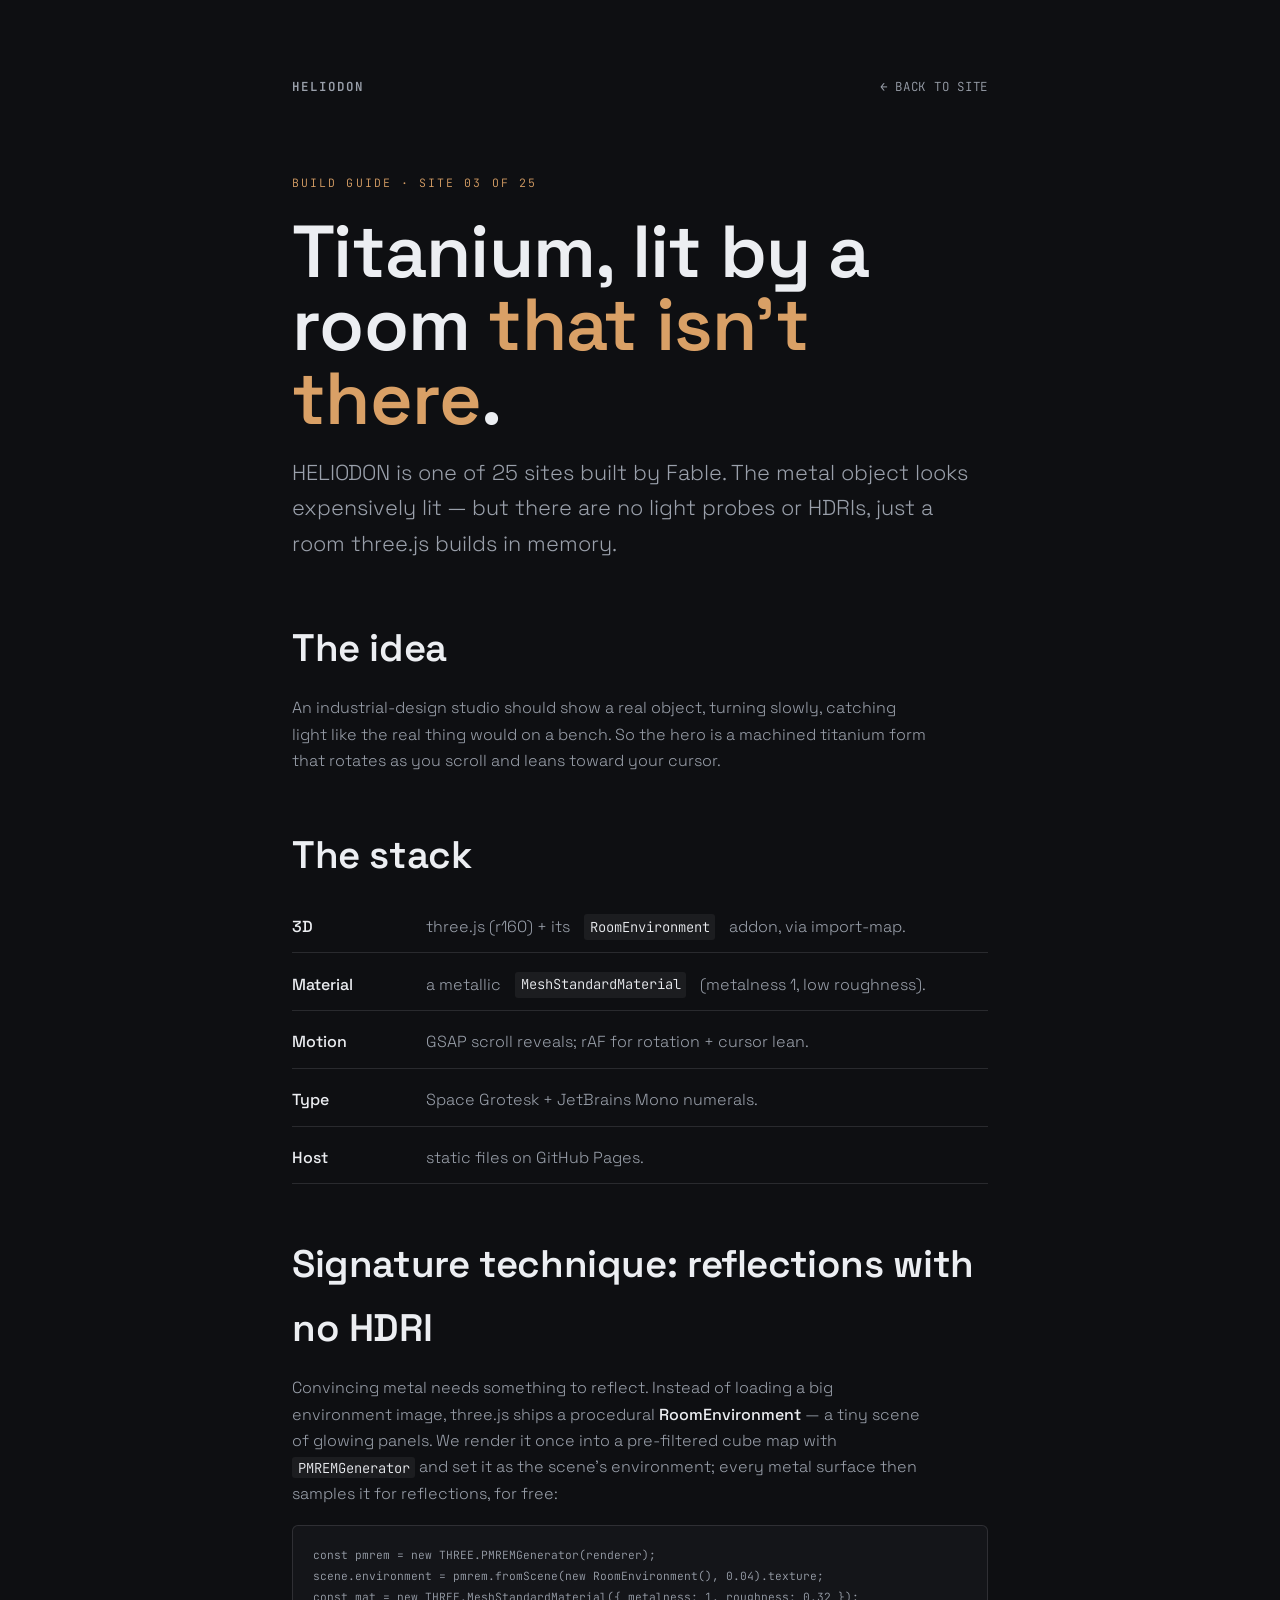
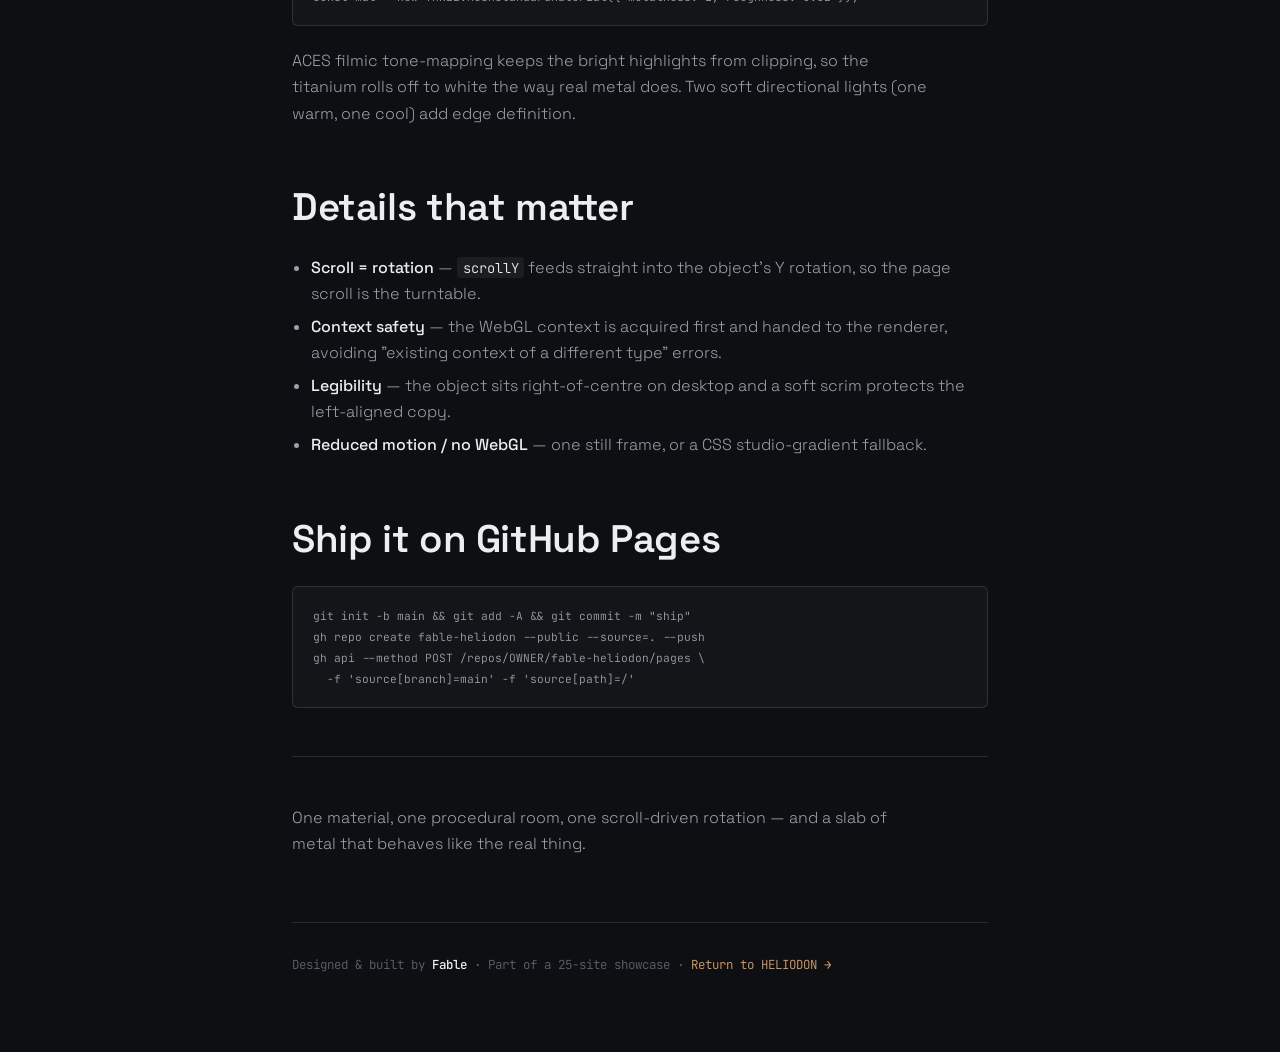
==== guide/index.html @ 53c49ca3 "Ship fable-heliodon" ====
<!doctype html>
<html lang="en">
<head>
<meta charset="utf-8" />
<meta name="viewport" content="width=device-width, initial-scale=1" />
<title>HELIODON — Guide · How this was built</title>
<meta name="description" content="How the HELIODON site was built with Fable: a machined-titanium object in three.js, lit entirely by a generated room environment." />
<link rel="preconnect" href="https://fonts.googleapis.com" />
<link rel="preconnect" href="https://fonts.gstatic.com" crossorigin />
<link href="https://fonts.googleapis.com/css2?family=Space+Grotesk:wght@300;400;500;600&family=JetBrains+Mono:wght@400&display=swap" rel="stylesheet" />
<style>
  :root{--bg:#0e0f12;--ink:#eceef2;--dim:#9aa0ab;--faint:#5d626d;--accent:#d9a066;--line:rgba(236,238,242,.12)}
  *{box-sizing:border-box;margin:0;padding:0}
  body{background:var(--bg);color:var(--ink);font-family:"Space Grotesk",system-ui,sans-serif;font-weight:300;line-height:1.65;-webkit-font-smoothing:antialiased}
  a{color:var(--accent);text-decoration:none}a:hover{text-decoration:underline}
  .wrap{max-width:760px;margin:0 auto;padding:clamp(28px,6vw,80px) clamp(20px,5vw,32px)}
  .top{display:flex;justify-content:space-between;align-items:center;font-family:"JetBrains Mono",monospace;font-size:.78rem;letter-spacing:.06em;text-transform:uppercase;color:var(--faint);margin-bottom:clamp(40px,8vh,90px)}
  .top a{color:var(--dim)}
  .brand{font-weight:600;letter-spacing:.16em;color:var(--ink)}
  .tag{display:inline-block;font-family:"JetBrains Mono",monospace;font-size:.72rem;letter-spacing:.18em;text-transform:uppercase;color:var(--accent);margin-bottom:1.4rem}
  h1{font-weight:600;font-size:clamp(2.6rem,8vw,4.6rem);line-height:1;letter-spacing:-.01em;margin-bottom:1.2rem}
  h1 em{font-style:normal;color:var(--accent)}
  .lede{font-size:clamp(1.1rem,2.2vw,1.35rem);color:var(--dim);max-width:56ch;margin-bottom:3.4rem}
  h2{font-weight:600;font-size:clamp(1.7rem,4vw,2.4rem);margin:3rem 0 1rem;letter-spacing:-.01em}
  p{color:var(--dim);margin:0 0 1.1rem;max-width:64ch}
  strong{color:var(--ink);font-weight:500}
  ul{color:var(--dim);margin:0 0 1.2rem 1.2rem}li{margin:.4rem 0}
  code{font-family:"JetBrains Mono",monospace;font-size:.86em;background:rgba(255,255,255,.06);padding:.12em .4em;border-radius:3px;color:var(--ink)}
  pre{background:#141519;border:1px solid var(--line);border-radius:6px;padding:18px 20px;overflow-x:auto;margin:0 0 1.4rem;font-size:.82rem;line-height:1.6;font-family:"JetBrains Mono",monospace}
  pre code{background:none;padding:0;color:var(--dim)}
  .stack{list-style:none;margin:0 0 1.2rem;padding:0}
  .stack li{display:flex;gap:14px;padding:12px 0;border-bottom:1px solid var(--line)}
  .stack b{color:var(--ink);font-weight:500;min-width:120px}
  .rule{height:1px;background:var(--line);margin:3rem 0}
  footer{margin-top:4rem;padding-top:2rem;border-top:1px solid var(--line);font-family:"JetBrains Mono",monospace;font-size:.78rem;color:var(--faint)}
</style>
</head>
<body>
<div class="wrap">
  <div class="top"><a class="brand" href="../">HELIODON</a><a href="../">← Back to site</a></div>
  <span class="tag">Build guide · Site 03 of 25</span>
  <h1>Titanium, lit by a room <em>that isn't there</em>.</h1>
  <p class="lede">HELIODON is one of 25 sites built by Fable. The metal object looks expensively lit —
    but there are no light probes or HDRIs, just a room three.js builds in memory.</p>

  <h2>The idea</h2>
  <p>An industrial-design studio should show a real object, turning slowly, catching light like the
    real thing would on a bench. So the hero is a machined titanium form that rotates as you scroll and
    leans toward your cursor.</p>

  <h2>The stack</h2>
  <ul class="stack">
    <li><b>3D</b> three.js (r160) + its <code>RoomEnvironment</code> addon, via import-map.</li>
    <li><b>Material</b> a metallic <code>MeshStandardMaterial</code> (metalness 1, low roughness).</li>
    <li><b>Motion</b> GSAP scroll reveals; rAF for rotation + cursor lean.</li>
    <li><b>Type</b> Space Grotesk + JetBrains Mono numerals.</li>
    <li><b>Host</b> static files on GitHub Pages.</li>
  </ul>

  <h2>Signature technique: reflections with no HDRI</h2>
  <p>Convincing metal needs something to reflect. Instead of loading a big environment image, three.js
    ships a procedural <strong>RoomEnvironment</strong> — a tiny scene of glowing panels. We render it
    once into a pre-filtered cube map with <code>PMREMGenerator</code> and set it as the scene's
    environment; every metal surface then samples it for reflections, for free:</p>
  <pre><code>const pmrem = new THREE.PMREMGenerator(renderer);
scene.environment = pmrem.fromScene(new RoomEnvironment(), 0.04).texture;
const mat = new THREE.MeshStandardMaterial({ metalness: 1, roughness: 0.32 });</code></pre>
  <p>ACES filmic tone-mapping keeps the bright highlights from clipping, so the titanium rolls off to
    white the way real metal does. Two soft directional lights (one warm, one cool) add edge definition.</p>

  <h2>Details that matter</h2>
  <ul>
    <li><strong>Scroll = rotation</strong> — <code>scrollY</code> feeds straight into the object's Y rotation, so the page scroll is the turntable.</li>
    <li><strong>Context safety</strong> — the WebGL context is acquired first and handed to the renderer, avoiding "existing context of a different type" errors.</li>
    <li><strong>Legibility</strong> — the object sits right-of-centre on desktop and a soft scrim protects the left-aligned copy.</li>
    <li><strong>Reduced motion / no WebGL</strong> — one still frame, or a CSS studio-gradient fallback.</li>
  </ul>

  <h2>Ship it on GitHub Pages</h2>
  <pre><code>git init -b main &amp;&amp; git add -A &amp;&amp; git commit -m "ship"
gh repo create fable-heliodon --public --source=. --push
gh api --method POST /repos/OWNER/fable-heliodon/pages \
  -f 'source[branch]=main' -f 'source[path]=/'</code></pre>

  <div class="rule"></div>
  <p>One material, one procedural room, one scroll-driven rotation — and a slab of metal that behaves like the real thing.</p>
  <footer>Designed &amp; built by <strong>Fable</strong> · Part of a 25-site showcase · <a href="../">Return to HELIODON →</a></footer>
</div>
</body>
</html>
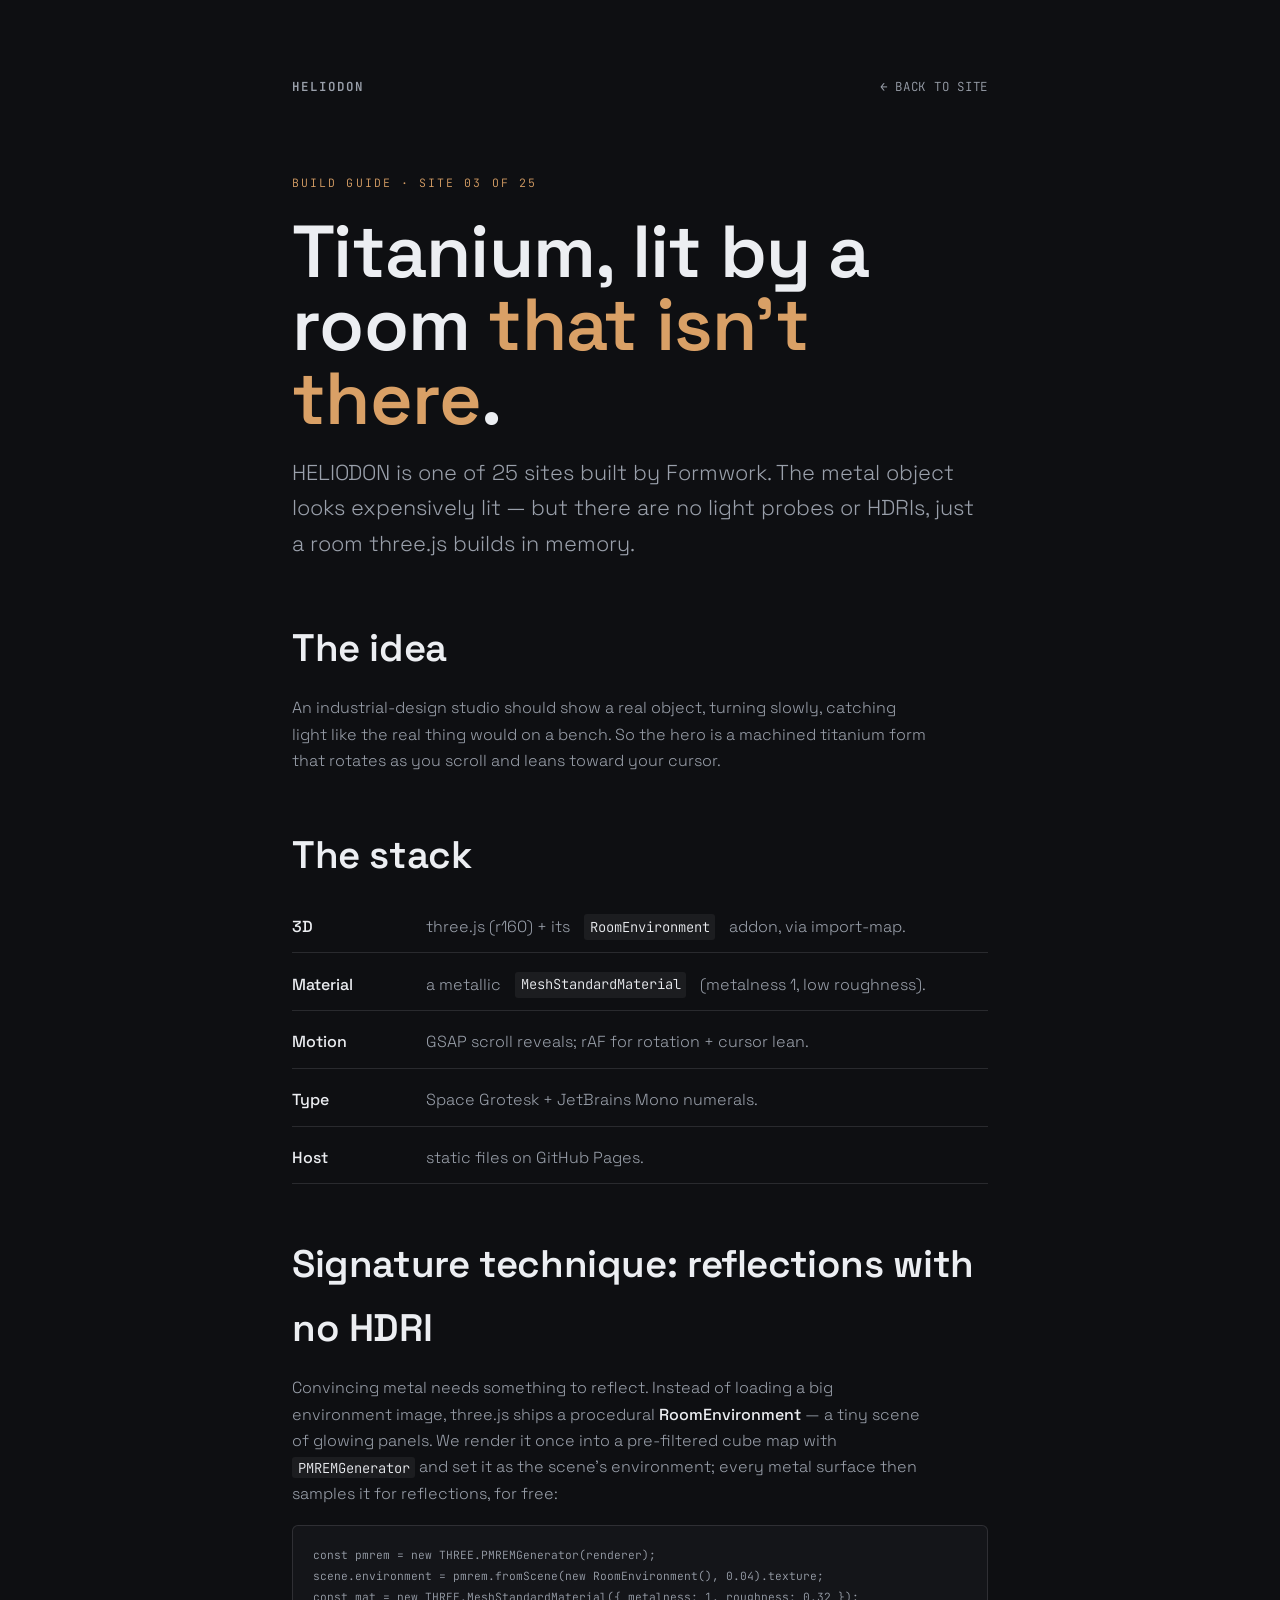
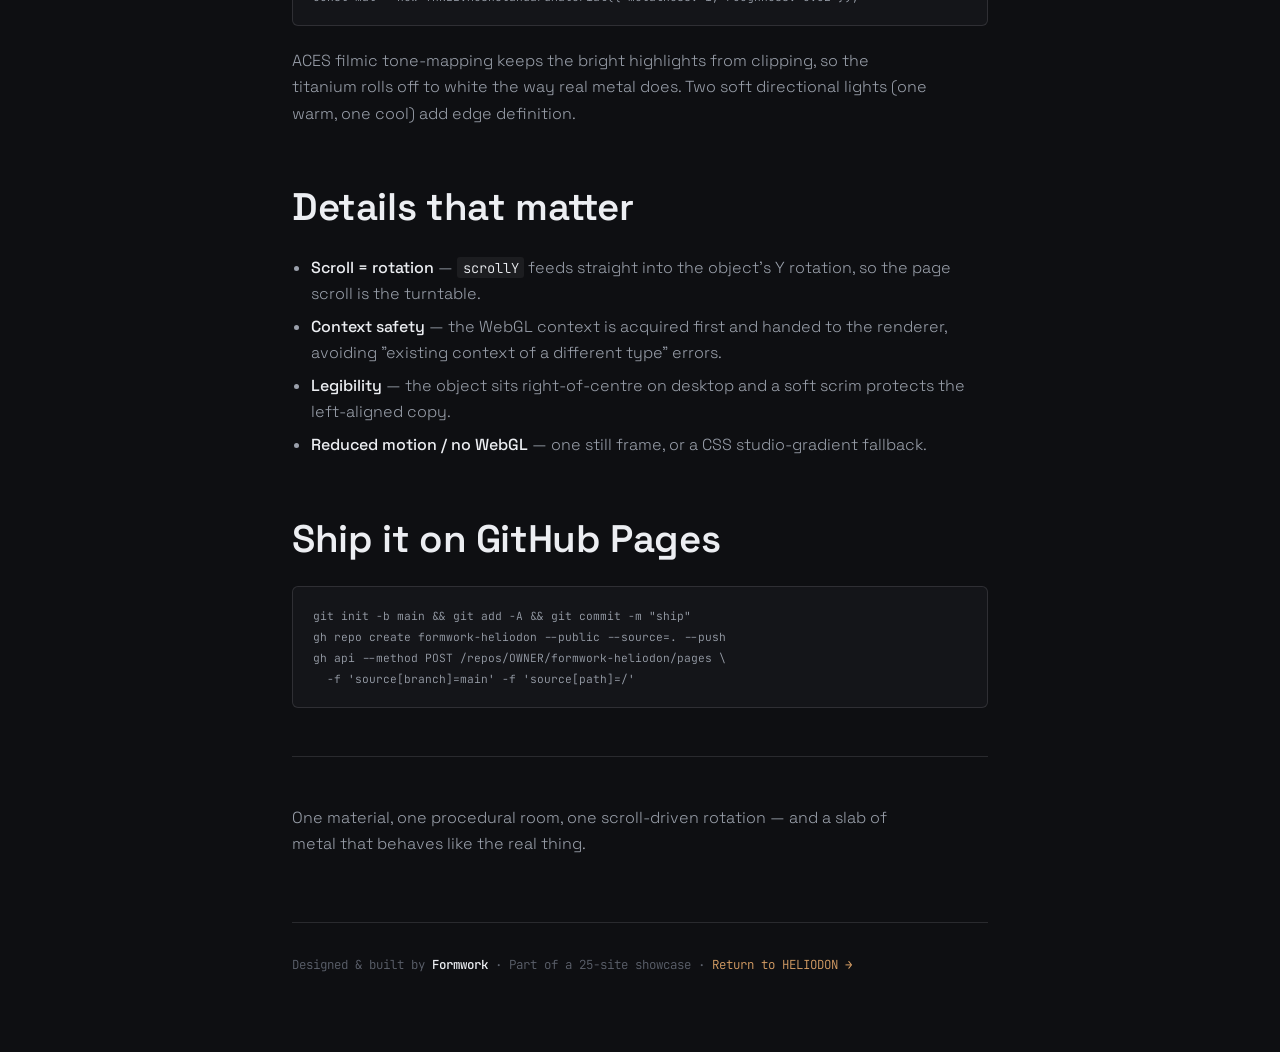
==== commit 972c337f: "Rebrand collection to FORMWORK" ====
--- a/guide/index.html
+++ b/guide/index.html
@@ -4,7 +4,7 @@
 <meta charset="utf-8" />
 <meta name="viewport" content="width=device-width, initial-scale=1" />
 <title>HELIODON — Guide · How this was built</title>
-<meta name="description" content="How the HELIODON site was built with Fable: a machined-titanium object in three.js, lit entirely by a generated room environment." />
+<meta name="description" content="How the HELIODON site was built with Formwork: a machined-titanium object in three.js, lit entirely by a generated room environment." />
 <link rel="preconnect" href="https://fonts.googleapis.com" />
 <link rel="preconnect" href="https://fonts.gstatic.com" crossorigin />
 <link href="https://fonts.googleapis.com/css2?family=Space+Grotesk:wght@300;400;500;600&family=JetBrains+Mono:wght@400&display=swap" rel="stylesheet" />
@@ -40,7 +40,7 @@
   <div class="top"><a class="brand" href="../">HELIODON</a><a href="../">← Back to site</a></div>
   <span class="tag">Build guide · Site 03 of 25</span>
   <h1>Titanium, lit by a room <em>that isn't there</em>.</h1>
-  <p class="lede">HELIODON is one of 25 sites built by Fable. The metal object looks expensively lit —
+  <p class="lede">HELIODON is one of 25 sites built by Formwork. The metal object looks expensively lit —
     but there are no light probes or HDRIs, just a room three.js builds in memory.</p>
 
   <h2>The idea</h2>
@@ -78,13 +78,13 @@
 
   <h2>Ship it on GitHub Pages</h2>
   <pre><code>git init -b main &amp;&amp; git add -A &amp;&amp; git commit -m "ship"
-gh repo create fable-heliodon --public --source=. --push
-gh api --method POST /repos/OWNER/fable-heliodon/pages \
+gh repo create formwork-heliodon --public --source=. --push
+gh api --method POST /repos/OWNER/formwork-heliodon/pages \
   -f 'source[branch]=main' -f 'source[path]=/'</code></pre>
 
   <div class="rule"></div>
   <p>One material, one procedural room, one scroll-driven rotation — and a slab of metal that behaves like the real thing.</p>
-  <footer>Designed &amp; built by <strong>Fable</strong> · Part of a 25-site showcase · <a href="../">Return to HELIODON →</a></footer>
+  <footer>Designed &amp; built by <strong>Formwork</strong> · Part of a 25-site showcase · <a href="../">Return to HELIODON →</a></footer>
 </div>
 </body>
 </html>
